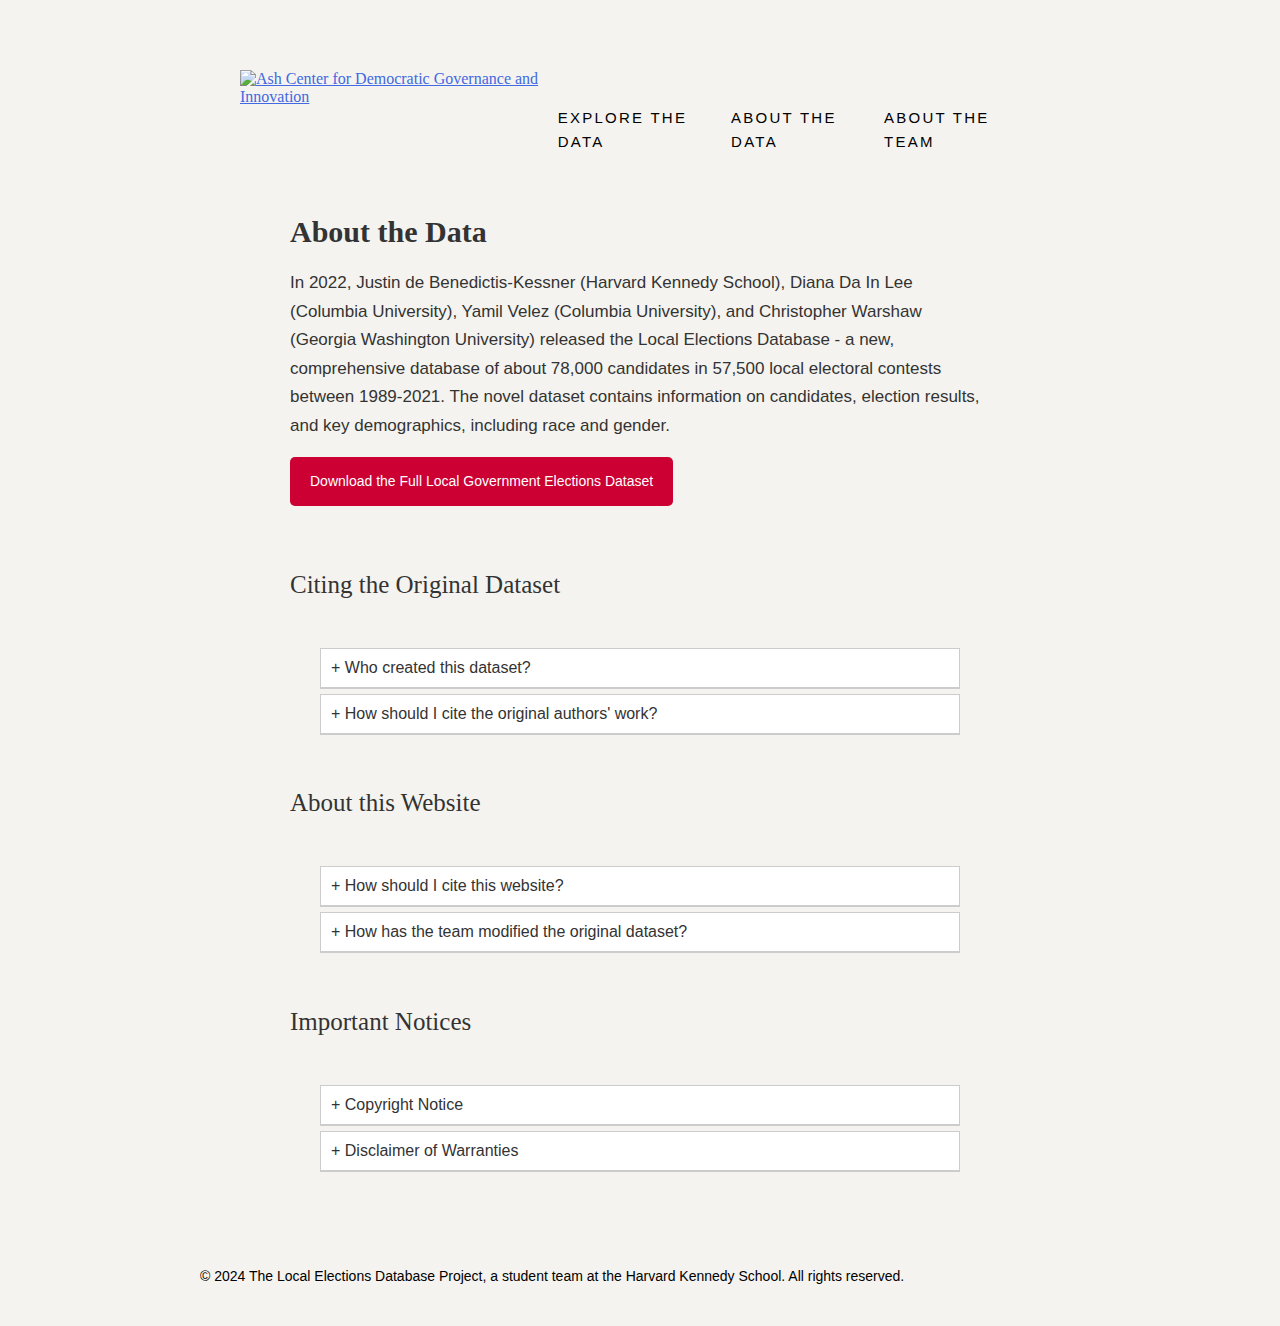
==== citation-page/index.html @ 75a2f8e1 "Merge pull request #91 from code4policy/Citation-copy" ====
<!DOCTYPE html>
<html lang="en">
<head>
    <title>The Local Elections Database Project</title>
    <link rel="stylesheet" href="../style.css">
    <link rel="stylesheet" href="https://use.typekit.net/qnf2gwf.css">
    <meta name="viewport" content="width=device-width, initial-scale=1.0">
</head>
<body>
    <div class="container">
        <header> 
    <nav>
<a href="../index.html" id="logo-link">
            <img src="https://code4policy.com/2024-b1-Local-Election-Database/HKSlogo_ash_cmyk.png" alt="Ash Center for Democratic Governance and Innovation" id="logo-image">
        </a>
        <ul class="nav-ul">
            <li class="av-li"><a class="nav-a" href="/2024-b1-Local-Election-Database/gender-web-page/index.html">Explore the Data</a>
                <ul class="sub-menu">
                            <li><a href="/2024-b1-Local-Election-Database/gender-web-page/index.html">BY GENDER</a></li>
                        </ul>
            <li class="av-li"><a class="nav-a" href="index.html">About the Data</a></li>
            <li class="av-li"><a class="nav-a" href="/2024-b1-Local-Election-Database/our-team/index.html">About the Team</a></li>
</ul>
  </nav>
</header>
        <div class="textcontainer">
            <h1>About the Data</h1>
        <p>In 2022, Justin de Benedictis-Kessner (Harvard Kennedy School), Diana Da In Lee (Columbia University), Yamil Velez (Columbia University), and Christopher Warshaw (Georgia Washington University) released the Local Elections Database - a new, comprehensive database of about 78,000 candidates in 57,500 local electoral contests between 1989-2021. The novel dataset contains information on candidates, election results, and key demographics, including race and gender.</p>
         <p><a href="https://osf.io/mv5e6/" class="blue-btn">Download the Full Local Government Elections Dataset</a></p><p><br></p>
        <h2>Citing the Original Dataset</h2>
        <div class="accordion-container">
            <div class="accordion">
                <div class="accordion-item">
                    <div class="accordion-header" data-title="Who created this dataset?">+ Who created this dataset?</div>
                    <div class="accordion-content">
                        <p>
                            <a href="https://scholar.harvard.edu/jdbk"> Justin de Benedictis-Kessner</a>, <a href="https://www.dianadainlee.com/">Diana Da In Lee</a>, <a href="https://polisci.columbia.edu/content/yamil-r-velez">Yamil Velez</a>, and <a href="http://www.chriswarshaw.com/">Christopher Warshaw</a> contributed equally to creating the American Local Government Elections Database. To access the original datasets, you can <a href="https://osf.io/mv5e6/"> visit the database page on the OSF</a>. 
                        </p>
                    </div>
                </div>
                <div class="accordion-item">
                    <div class="accordion-header" data-title="How should I cite the original authors' work?">+ How should I cite the original authors' work?</div>
                    <div class="accordion-content">
                        <p>You can cite the database as:</p><div id="textToCopy">
                        <p>de Benedictis-Kessner, J., Lee, D., Velez, Y. R., & Warshaw, C. (2023, May 16). American Local Government Elections Database. Retrieved from osf.io/mv5e6</p></div><button onclick="copyText()">Copy Text</button>
                        <p>You can cite the authors' working paper as:</p>
                        <div id="textToCopy"><p>
                            de Benedictis-Kessner, Justin, Diana Da In Lee, Yamil R. Velez, and Christopher Warshaw. "American Local Government Elections Database." HKS Faculty Research Working Paper Series RWP22-013, September 2022 (rev. June 2023).
                        </p><button onclick="copyText()">Copy Text</button></div>
                        <p>
                            <a href="https://nrs.harvard.edu/URN-3:HUL.INSTREPOS:37373139">Access the working paper</a>.
                        </p>
                    </div>
                </div>
            </div>
        </div>
        <h2>About this Website</h2>
        <div class="accordion-container">
            <div class="accordion">
                <div class="accordion-item">
                    <div class="accordion-header" data-title="How should I cite this website?">+ How should I cite this website?</div>
                    <div class="accordion-content">
                        <p>You can cite the website as:</p>
                        <div id="textToCopy"><p>
                            Ahmed, K, Grucza, S., Martinez, B., Nakamura, K. <em>The Local Election Databse Project.</em> (2024, Jan. 15). 
                        de Benedictis-Kessner, J., Lee, D., Velez, Y. R., & Warshaw, C. (2023, May 16). <em>https://code4policy.com/2024-b1-Local-Election-Database/index.html</em>.
                        </p></div><button onclick="copyText()">Copy Text</button>
                    </div>
                </div>
                <div class="accordion-item">
                    <div class="accordion-header" data-title="How has the team modified the original dataset?">+ How has the team modified the original dataset?</div>
                    <div class="accordion-content">
                        <p>The Local Elections Databse Project has not modified the dataset as of yet. All data reflect interim demonstrations of our visualizations' capabilities and all links are to the current dataset. However, we will update this section if and when we make modifications to the original dataset to meet our stakeholders' needs.</p>
                    </div>
                </div>
            </div>
        </div>
        <h2>Important Notices</h2>
        <div class="accordion-container">
            <div class="accordion">
            <div class="accordion-item">
                <div class="accordion-header" data-title="Copyright Notice">+ Copyright Notice</div>
                    <div class="accordion-content">
                        <p>
                            The dataset is a creative commons license under the CC-By Attribution 4.0 International Public License ("Public License"). For more information about the Public License agreement, <a href="https://osf.io/mv5e6/">visit the database to learn more</a>. You can learn more about the creative commons license here:                         
                            <a rel="license" href="http://creativecommons.org/licenses/by/4.0/"> 
                            <img alt="Creative Commons License" style="border-width:0; width: 50px; height: auto;" src="https://licensebuttons.net/l/by/4.0/88x31.png" />
                            </a>.
                        </p>
                        <p>
                            The dataset's web host is the <a href="https://www.cos.io/?_ga=2.262771918.373185215.1704814650-722281583.1704814650&_gl=1*ius9yx*_ga*NzIyMjgxNTgzLjE3MDQ4MTQ2NTA.*_ga_YE9BMGGWX8*MTcwNDg5ODkyMC41LjEuMTcwNDg5OTMzNC41Ni4wLjA.">Center for Open Science</a>. They have a copyright to the material on their website. Copyright &#169; 2011&ndash;2024 Center for Open Science. All rights reserved by the Center for Open Science.
                        </p>                            
                    </div>
                </div>
            </div>
            <div class="accordion-item">
                <div class="accordion-header" data-title="Data Disclaimer">+ Disclaimer of Warranties</div>
                <div class="accordion-content">
                    <p>
                        Unless otherwise separately undertaken by the Licensor, to the extent possible, the Licensor offers the Licensed Material as-is and as-available, and makes no representations or warranties of any kind concerning the Licensed Material, whether express, implied, statutory, or other. This includes, without limitation, warranties of title, merchantability, fitness for a particular purpose, non-infringement, absence of latent or other defects, accuracy, or the presence or absence of errors, whether or not known or discoverable. Where disclaimers of warranties are not allowed in full or in part, this disclaimer may not apply to you (the "user").
                    </p>
                    <p>
                        To the extent possible, in no event will the Licensor be liable to any user on any legal theory (including, without limitation, negligence) or otherwise for any direct, special, indirect, incidental, consequential, punitive, exemplary, or other losses, costs, expenses, or damages arising out of this Public License or use of the Licensed Material, even if the Licensor has been advised of the possibility of such losses, costs, expenses, or damages. Where a limitation of liability is not allowed in full or in part, this limitation may not apply to the user.
                    </p>
                    <p>
                        The disclaimer of warranties and limitation of liability provided above shall be interpreted in a manner that, to the extent possible, most closely approximates an absolute disclaimer and waiver of all liability.
                    </p>
                </div>
            </div>
        </div>
    </div>
</div>
<script src="../accordion_script.js"></script>
<script src="copyfunction.js"></script>
</div>
    </body>
    <footer>

        <p class="footer-style">&copy; 2024 The Local Elections Database Project, a student team at the Harvard Kennedy School. All rights reserved.</p>
    </footer>
</html>
---- style.css ----
/* Set body dimensions */

.container {
  max-width: 900px; /* Adjust the max-width according to your design */
  margin: 0 auto; /* Center the container horizontally */
  padding: 20px 20px 20px 20px; /* Optional padding for the container */
}

/* Customizing to width and padding of the main page (non-header) content */
.textcontainer,
.toggle-content {
  max-width: 700px; /* Adjust the max-width according to your design */
  margin: 0 auto; /* Center the container horizontally */
  padding: 0px 20px 20px 20px; /* Optional padding for the container */
}

main {
  width: 70%; /* Set the main content width to 60% of the container */
  margin: 0 auto; /* Center the main content horizontally */
}

body {
  margin: 0 auto;
  max-width: 900px;
  align-content: center;
  background-color: #F5F3EF;
  padding: 20px 20px 20px 20px;
}

/* Customizing Paragraph Text */
p {
  font-family: "halyard-display", sans-serif;
  font-weight: 300;
  font-style: normal;
  font-size: 17px; 
  color: #333; 
  line-height: 28.5px; 
}

b {
  font-family: "halyard-display", sans-serif;
  font-weight: 500;
  font-style: normal;
  font-size: 16px; 
  color: #333; 
  line-height: 1.5; 
}

i {
  font-family: "halyard-display", sans-serif;
  font-weight: 200;
  font-style: italic;
  font-size: 16px; 
  color: #333; 
  line-height: 1.5; 
}

em {
  font-family: "halyard-display", sans-serif;
  font-weight: 200;
  font-style: italic;
  font-size: 16px; 
  color: #333; 
  line-height: 1.5; 
}

ul {
  font-family: "halyard-display", sans-serif;
  font-weight: 300;
  font-style: normal;
  font-size: 16px; /* Change the font size */
  color: #333; /* Change the text color */
  line-height: 1.5; /* Adjust the line height */
}

ol {
  font-family: "halyard-display", sans-serif;
  font-weight: 300;
  font-style: normal;
  font-size: 16px; /* Change the font size */
  color: #333; /* Change the text color */
  line-height: 1.5; /* Adjust the line height */
}

a {
  color: royalblue;
}

h1 {
  font-family: "superior-title", serif;
  font-weight: 700;
  font-style: normal;
  font-size: 30px; /* Change the font size */
  color: #333; /* Change the text color */
  margin-top: 0.5em; /* Adjust the space above the text */
}

h2 {
  font-family: "superior-title", serif;
  font-weight: 500;
  font-style: normal;
  font-size: 25px; /* Change the font size */
  color: #333; /* Change the text color */
  line-height: 1; /* Adjust the line height */

}

h3 {
font-family: "halyard-display", sans-serif;
font-weight: 200;
font-style: normal;
font-size: 20px; /* Change the font size */
}

h4 {font-family: "superior-title", serif;
  font-weight: 700;
  font-style: normal;
  font-size: 20px; /* Change the font size */
  color: #333; /* Change the text color */
  line-height: 1; /* Adjust the line height */
}

h5 {
  font-size: 20px; /* Change the font size */
  color: #333; /* Change the text color */
  line-height: 1; /* Adjust the line height */
}

.pronunciation {
  font-family: "superior-title", serif;
  font-weight: 400;
  font-style: normal;
  font-size: 16px; /* Change the font size */
  color: #666666; /* Change the text color */
  line-height: 1; /* Adjust the line height */
}

/* footer styling */
footer {
    background-color: #F5F3EF; /* Set your desired background color */
    padding: 5px 10px 5px 10px;
}

.footer-style {
  font-family: "halyard-display", sans-serif;
  font-weight: 300;
  font-style: normal;
  font-size: 14px; /* Change the font size */
  color: #000000; /* Change the text color */
  line-height: 1.5; /* Adjust the line height */
}

/* heading styling */
header {
    margin: 0 auto;
    max-width: 900px;
    align-content: center;
    background-color: #F5F3EF; /* Set your desired background color */
    padding: 10px 10px 0px 10px;
}

#logo-link {
    display: inline-block;
}

#logo-image {
    display: flex;
    height: 80px; /* Adjust the height of your logo as needed */
    width: auto; /* Maintain the aspect ratio while adjusting the height */
    padding-bottom: 30px;
}

/* styles for hover button */
.blue-btn {
            font-family: "halyard-display", sans-serif;
            font-weight: 500;
            font-style: normal;
            font-size: 14px;
            padding: 10px 20px;
            text-decoration: none;
            background-color: #CC0033;
            color: #fff;
            border-radius: 5px;
            display: inline-block;
            transition: background-color 0.3s;
        }

        .blue-btn:hover {
            background-color: #0A0A0A;
        }

.small-btn {
            font-family: "halyard-display", sans-serif;
            font-weight: 500;
            font-style: normal;
            font-size: 12px;
            padding: 10px 20px;
            text-decoration: none;
            background-color: #CC0033;
            color: #fff;
            border-radius: 5px;
            display: inline-block;
            transition: background-color 0.3s;
        }

        .small-btn:hover {
            background-color: #0A0A0A;
        }

/* Styling for Accordion Feature */
.accordion-container {
  padding: 30px 30px 30px 30px;
  background-color: #F5F3EF; /* Gray background color */
}

.accordion {
  display: flex;
  flex-direction: column;
  max-width: 1000px;
}

.accordion-item {
  border: 1px solid #ccc;
  margin-bottom: 5px;
}

.accordion-header {
  display: flex;
  justify-content: space-between;
  align-items: center;
  padding: 10px;
  cursor: pointer;
  background-color: #fff; /* Header background color */
  border-bottom: 1px solid #ccc;
  font-family: "halyard-display", sans-serif;
  font-weight: 300;
  font-size: 16px; /* Change the font size */
  color: #333; /* Change the text color */
}

.accordion-content {
  display: none;
  padding: 10px;
  transition: display 0.3s ease-out;
  font-family: "halyard-display", sans-serif;
  font-weight: 300;
  font-size: 16px; /* Change the font size */
  color: #333; /* Change the text color */
}

.accordion-header.open {
  background-color: #fff;
  font-family: "halyard-display", sans-serif;
  font-weight: 300;
  font-size: 16px; /* Change the font size */
  color: #333; /* Change the text color */
}

/* Styling for Headshot Image Feature */
.head-img {
  width: 200px;
  height: 200px;
  object-fit: cover; /* or any other value based on your design preference */
  margin-right: 20px;
  float: left; /* Add float: left; for the image positioning */
}

/* Container for each team member's section */
.team-member {
  display: flex;
  align-items: flex-start; /* Align items at the start (top) of the flex container */
  margin-bottom: 30px; /* Add some margin between team members */
}

/* Clear the float after each team member's section */
.team-member::after {
  content: "";
  display: table;
  clear: both;
}

/* Style for the tooltip */
.tooltip {
  position: absolute;
  text-align: center;
  padding: 6px;
  font: 20px sans-serif;
  background: lightsteelblue; /* Keeping the background the same */
  border: 0px;
  border-radius: 8px;
  pointer-events: none;
  opacity: 1; /* Fully opaque */
}

/*Simple Menu*/

/* NAVIGATION */

nav {
  display: flex;
  background-color:#F5F3EF;
  border: #F5F3EF;
  justify-content: space-between; /* Aligns items to the start and end of the flex container */
  align-items: center; /* Vertically centers items in the flex container */
  padding: 20px 20px 20px 20px; /* Add padding for spacing */
}

#logo-link {
  margin-right: auto; /* Push the logo to the left by setting margin-right to auto */
}
.nav-ul { 
  margin: 10px auto 0;  /* Adjust the top margin to reduce space */
  padding: 0; 
  list-style: none; 
  display: flex; /* Change to flex to create a horizontal layout */
  justify-content: flex-end; /* Center the items horizontally */
}

.nav-li { 
  font-family: "halyard-display", sans-serif;
  font-weight: 200;
  font-style: normal;
  font-size: 15px; /* Change the font size */
  position: relative; 
  padding: 15px 20px;
  margin-right: 20px;
}

.nav-a {
  color: black;
  text-transform: uppercase;
  text-decoration: none;
  letter-spacing: 0.15em;
  font-family: "halyard-display", sans-serif;
  font-weight: 200;
  font-style: normal;
  font-size: 15px; /* Change the font size */
  position: relative;
  margin-right: 20px;
}

.nav-a:after {    
  background: #fff repeat scroll 0 0 transparent;
  bottom: 0;
  content: "";
  display: block;
  height: 2px;
  left: 50%;
  position: absolute;
  background: black;
  transition: width 0.3s ease 0s, left 0.3s ease 0s;
  width: 0;
}

.nav-a:hover:after { 
  width: 100%; 
  left: 0; 
}

.content-wrapper {
    display: flex;
    max-width: 700px; /* Adjust the max-width according to your design */
    margin: 0 auto; /* Center the container horizontally */
    padding: 0px 20px 20px 20px; /* Optional padding for the container */
    flex-direction: column;
    align-items: center;
    justify-content: center;
    text-align: left; /* For centering any text content */
    margin: 0 auto;
}

/* Styling for the sub-menu */
.nav-ul li {
  position: relative;
}

.sub-menu {
  display: none;
  position: absolute;
  top: 100%;
  left: 0;
  background-color: #F5F3EF;
  box-shadow: 0 2px 4px rgba(0, 0, 0, 0.1);
  list-style: none; /* Remove default list styling */
  padding: 0;
  margin: 0;
  width: 100%; /* Set the width to match the menu item */
}

.nav-ul li:hover .sub-menu {
  display: block;
}

.sub-menu li {
  padding: 10px;
}

.sub-menu li a {
  color: black; /* Match the main menu text color */
  text-decoration: none;
  font-size: 15px; /* Match the main menu font size */
  font-family: "halyard-display", sans-serif; /* Match the main menu font family */
  font-weight: 200; /* Match the main menu font weight */
  font-style: normal; /* Match the main menu font style */
  display: block; /* Ensure sub-menu items are displayed as blocks */
  text-align: center; /* Center the text */
}

.sub-menu li a:hover {
  color: #CC0033;
}


#map_chi {
    position: relative; /* This makes it a reference for absolute children positioning */
}

#map_score {
    position: relative; /* This makes it a reference for absolute children positioning */
}


/* Style for the tooltip */
.tooltip_score, .tooltip_chi {
    position: absolute;
    text-align: center;
    padding: 6px;
    font: 20px normal;
    background: lightsteelblue; 
    border: 0px;
    border-radius: 3px;
    pointer-events: none;
    opacity: 1; 
}

#map-legend_score, #map-legend_chi {
    position: absolute;
    top: 15px;  /* Adjust as needed */
    right: 15px; /* Adjust as needed, or change to left if you prefer */
    z-index: 10; /* Higher than the map's z-index */
    pointer-events: none; /* Makes it non-interactive so map can be interacted with */
}

/* Ensure the text and rects inside the legend are interactive for mouse events */
#map-legend_score text,
#map-legend_score rect {
    pointer-events: all;
}

/* Ensure the text and rects inside the legend are interactive for mouse events */
#map-legend_chi text,
#map-legend_chi rect {
    pointer-events: all;
}

/* Creating an option for a thin border feature box*/
.thin-box {
  --border-color: #CC0033; 
  border: 1px solid var(--border-color);
  padding: 40px;
  display: inline-block;
}

/* Style for the dropdown */
.content-wrapper select {
    padding: 10px;
    font-size: 16px;
}

/* Style for the copy button */
.content-wrapper button {
    margin-top: 10px; /* Adjust as needed for spacing */
    padding: 10px;
    font-size: 16px;
    cursor: pointer;
}

table {
    width: 100%;
    border-collapse: collapse;
}
th, td {
    border: 1px solid black;
    padding: 8px;
    text-align: left;
}
th {
    background-color: #f2f2f2;
}
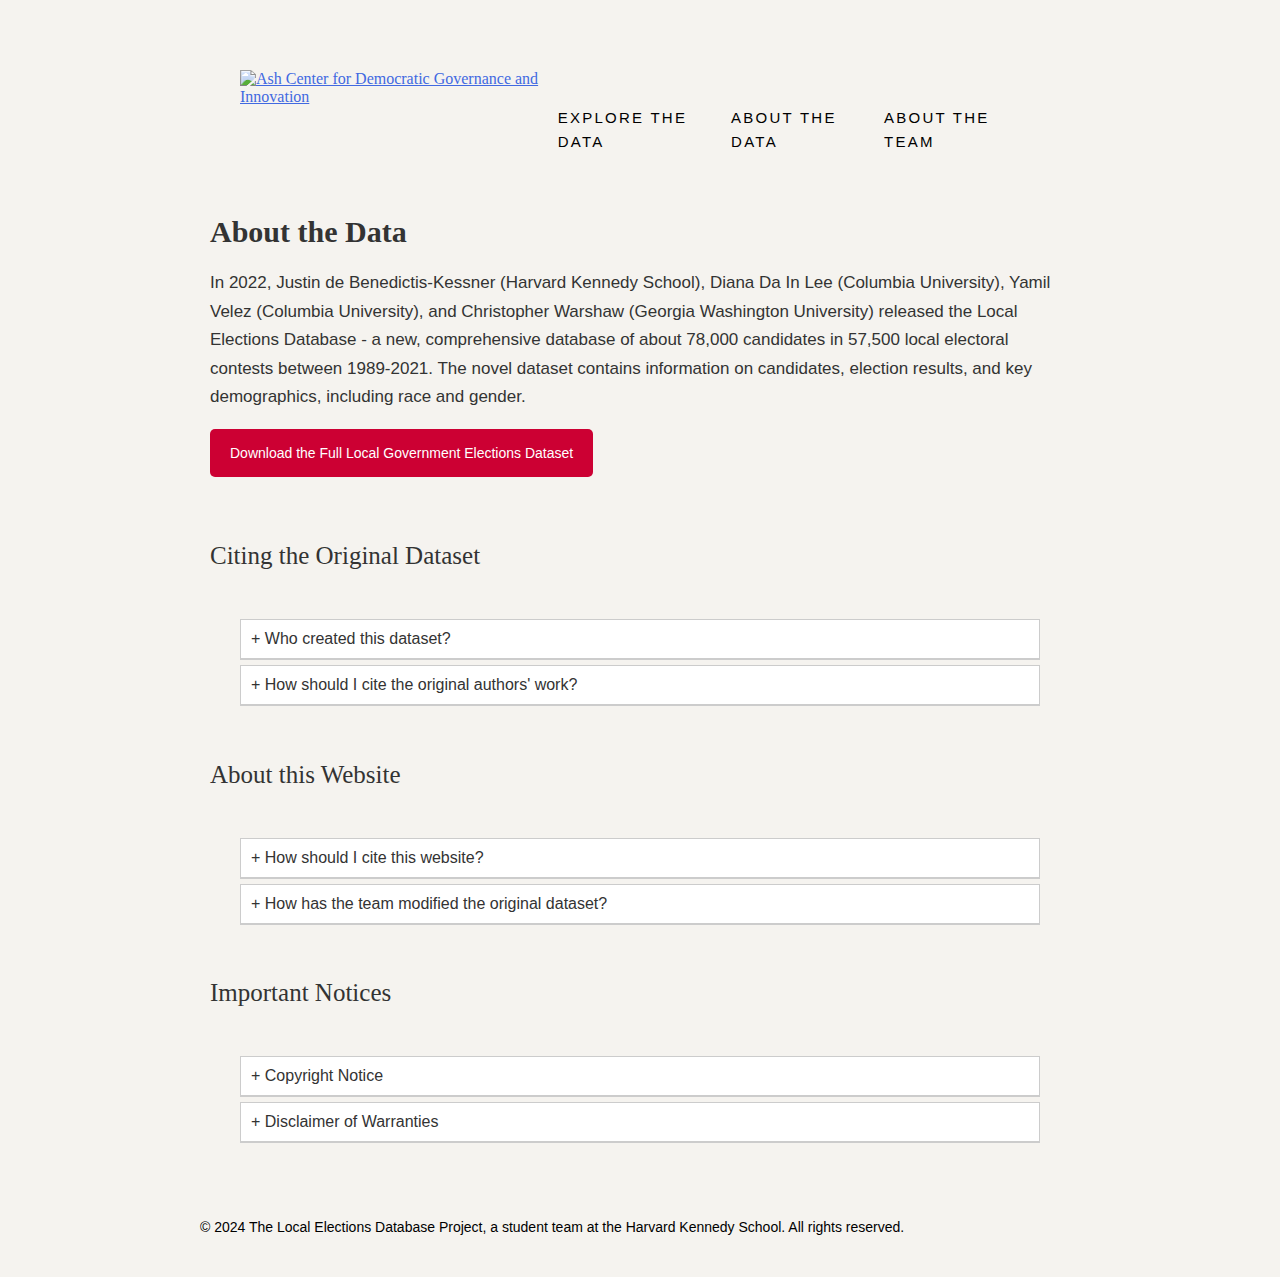
==== commit 47754b62: "Updated the explanation on the Readme and the citation page to include the chi-sqaure test" ====
--- a/citation-page/index.html
+++ b/citation-page/index.html
@@ -1,14 +1,14 @@
 <!DOCTYPE html>
 <html lang="en">
+<html>
 <head>
     <title>The Local Elections Database Project</title>
     <link rel="stylesheet" href="../style.css">
     <link rel="stylesheet" href="https://use.typekit.net/qnf2gwf.css">
     <meta name="viewport" content="width=device-width, initial-scale=1.0">
 </head>
-<body>
     <div class="container">
-        <header> 
+    <header> 
     <nav>
 <a href="../index.html" id="logo-link">
             <img src="https://code4policy.com/2024-b1-Local-Election-Database/HKSlogo_ash_cmyk.png" alt="Ash Center for Democratic Governance and Innovation" id="logo-image">
@@ -23,8 +23,8 @@
 </ul>
   </nav>
 </header>
-        <div class="textcontainer">
-            <h1>About the Data</h1>
+    <body>
+        <h1>About the Data</h1>
         <p>In 2022, Justin de Benedictis-Kessner (Harvard Kennedy School), Diana Da In Lee (Columbia University), Yamil Velez (Columbia University), and Christopher Warshaw (Georgia Washington University) released the Local Elections Database - a new, comprehensive database of about 78,000 candidates in 57,500 local electoral contests between 1989-2021. The novel dataset contains information on candidates, election results, and key demographics, including race and gender.</p>
          <p><a href="https://osf.io/mv5e6/" class="blue-btn">Download the Full Local Government Elections Dataset</a></p><p><br></p>
         <h2>Citing the Original Dataset</h2>
@@ -41,12 +41,12 @@
                 <div class="accordion-item">
                     <div class="accordion-header" data-title="How should I cite the original authors' work?">+ How should I cite the original authors' work?</div>
                     <div class="accordion-content">
-                        <p>You can cite the database as:</p><div id="textToCopy">
-                        <p>de Benedictis-Kessner, J., Lee, D., Velez, Y. R., & Warshaw, C. (2023, May 16). American Local Government Elections Database. Retrieved from osf.io/mv5e6</p></div><button onclick="copyText()">Copy Text</button>
+                        <p>You can cite the database as:</p>
+                        <p>de Benedictis-Kessner, J., Lee, D., Velez, Y. R., & Warshaw, C. (2023, May 16). American Local Government Elections Database. Retrieved from osf.io/mv5e6</p>
                         <p>You can cite the authors' working paper as:</p>
-                        <div id="textToCopy"><p>
+                        <p>
                             de Benedictis-Kessner, Justin, Diana Da In Lee, Yamil R. Velez, and Christopher Warshaw. "American Local Government Elections Database." HKS Faculty Research Working Paper Series RWP22-013, September 2022 (rev. June 2023).
-                        </p><button onclick="copyText()">Copy Text</button></div>
+                        </p>
                         <p>
                             <a href="https://nrs.harvard.edu/URN-3:HUL.INSTREPOS:37373139">Access the working paper</a>.
                         </p>
@@ -61,16 +61,35 @@
                     <div class="accordion-header" data-title="How should I cite this website?">+ How should I cite this website?</div>
                     <div class="accordion-content">
                         <p>You can cite the website as:</p>
-                        <div id="textToCopy"><p>
+                        <p>
                             Ahmed, K, Grucza, S., Martinez, B., Nakamura, K. <em>The Local Election Databse Project.</em> (2024, Jan. 15). 
-                        de Benedictis-Kessner, J., Lee, D., Velez, Y. R., & Warshaw, C. (2023, May 16). <em>https://code4policy.com/2024-b1-Local-Election-Database/index.html</em>.
-                        </p></div><button onclick="copyText()">Copy Text</button>
+                        de Benedictis-Kessner, J., Lee, D., Velez, Y. R., & Warshaw, C. (2023, May 16). <em>Link to the website will go here</em>.
+                        </p>
                     </div>
                 </div>
                 <div class="accordion-item">
                     <div class="accordion-header" data-title="How has the team modified the original dataset?">+ How has the team modified the original dataset?</div>
                     <div class="accordion-content">
-                        <p>The Local Elections Databse Project has not modified the dataset as of yet. All data reflect interim demonstrations of our visualizations' capabilities and all links are to the current dataset. However, we will update this section if and when we make modifications to the original dataset to meet our stakeholders' needs.</p>
+                        <p>
+                            The maps that display representation on a 10-point scale (e.g. "Heading of Scoring Map on gender-web-page") are for activists and organization leaders that would like a ready-made heuristic for governmental entities that represent social groups like women less than their share of the population. 
+                        </p>
+                        <p>
+                            We downloaded the file ledb_candidadatelevel.csv <a href="https://osf.io/mv5e6/">from the original dataset</a> and rn a program to create a dataframe of aggregated elections by county with the number of men and women who ran for office, the number that won, and the total number of seats available. 
+                        </p>
+                        <p>
+                            Additionally, we merged the data with counties_constituency_data1.csv, a file with data on the proportion of women per county in the <a href="https://osf.io/mv5e6/">American Local Government Election Database</a>, and it is also available for download <a href="https://github.com/code4policy/2024-b1-Local-Election-Database">from our project repository</a>.
+                        </p>
+                        <p>
+                            Finally, the program also creates a representation variable that is the number of female winners over the percent of women in the population. We transformed this value into a representation score by multiplying each value (which was in the range {0,2}) by 5. 
+                        </p>
+                        <p>
+                            We also displayed representation as a statistical value using the Chi-square statistical test. The Chi-square test helps researchers identify outlier counties with statistically-anomalous levels of representation.
+                        </p>
+                        <p>
+                            We modified ledb_candidatelevel.csv again to create a modified dataset with fips codes, year of election, and the estimated gender value, value or female, of the elected representatives.
+                        </p>
+                            Then, we ran the program gender-count-chisquare-with-female-representation-score.py to apply the Chi-Sqaure Goodness of Fit Test for each row of data. These results populate a file called chi_square_results_with_female_representation_score_by_fips.csv. This file is also within the <a href="https://github.com/code4policy/2024-b1-Local-Election-Database">"Gender Web Page"</a> folder in the repository.
+                        </p>
                     </div>
                 </div>
             </div>
@@ -111,8 +130,6 @@
     </div>
 </div>
 <script src="../accordion_script.js"></script>
-<script src="copyfunction.js"></script>
-</div>
     </body>
     <footer>
 
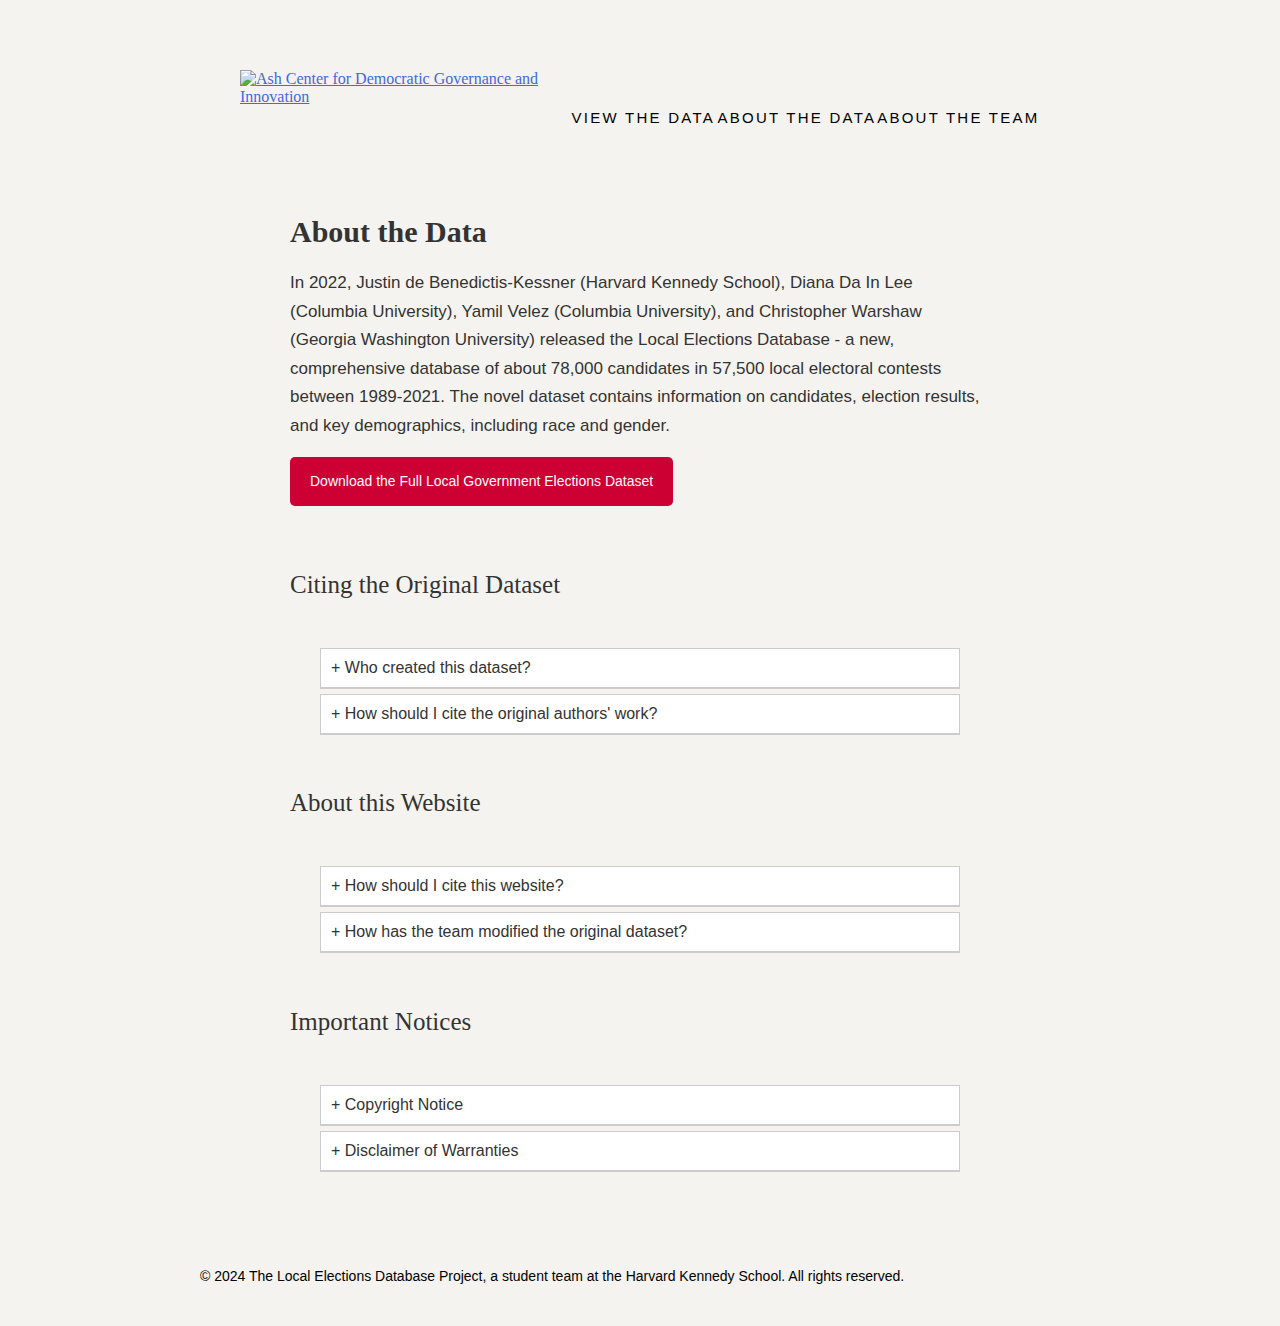
==== commit 9ecd3bc4: "Added new menu items to every page" ====
--- a/citation-page/index.html
+++ b/citation-page/index.html
@@ -1,30 +1,34 @@
 <!DOCTYPE html>
 <html lang="en">
-<html>
 <head>
     <title>The Local Elections Database Project</title>
     <link rel="stylesheet" href="../style.css">
     <link rel="stylesheet" href="https://use.typekit.net/qnf2gwf.css">
     <meta name="viewport" content="width=device-width, initial-scale=1.0">
 </head>
+<body>
     <div class="container">
-    <header> 
+        <header> 
     <nav>
 <a href="../index.html" id="logo-link">
             <img src="https://code4policy.com/2024-b1-Local-Election-Database/HKSlogo_ash_cmyk.png" alt="Ash Center for Democratic Governance and Innovation" id="logo-image">
         </a>
         <ul class="nav-ul">
-            <li class="av-li"><a class="nav-a" href="/2024-b1-Local-Election-Database/gender-web-page/index.html">Explore the Data</a>
-                <ul class="sub-menu">
-                            <li><a href="/2024-b1-Local-Election-Database/gender-web-page/index.html">BY GENDER</a></li>
+             <li class="av-li"><a class="nav-a" href="/2024-b1-Local-Election-Database/Explore-data-web-page/index.html">View the Data</a><ul class="sub-menu">
+                            <li>
+            <a href="/2024-b1-Local-Election-Database/gender-web-page/index.html">BY GENDER - COUNTY EXEC</a>
+        </li>
+        <li>
+            <a href="/2024-b1-Local-Election-Database/gender-web-page-county-leg/index.html">BY GENDER - COUNTY LEGISLATURE</a>
+        </li>
                         </ul>
             <li class="av-li"><a class="nav-a" href="index.html">About the Data</a></li>
             <li class="av-li"><a class="nav-a" href="/2024-b1-Local-Election-Database/our-team/index.html">About the Team</a></li>
 </ul>
   </nav>
 </header>
-    <body>
-        <h1>About the Data</h1>
+        <div class="textcontainer">
+            <h1>About the Data</h1>
         <p>In 2022, Justin de Benedictis-Kessner (Harvard Kennedy School), Diana Da In Lee (Columbia University), Yamil Velez (Columbia University), and Christopher Warshaw (Georgia Washington University) released the Local Elections Database - a new, comprehensive database of about 78,000 candidates in 57,500 local electoral contests between 1989-2021. The novel dataset contains information on candidates, election results, and key demographics, including race and gender.</p>
          <p><a href="https://osf.io/mv5e6/" class="blue-btn">Download the Full Local Government Elections Dataset</a></p><p><br></p>
         <h2>Citing the Original Dataset</h2>
@@ -41,12 +45,12 @@
                 <div class="accordion-item">
                     <div class="accordion-header" data-title="How should I cite the original authors' work?">+ How should I cite the original authors' work?</div>
                     <div class="accordion-content">
-                        <p>You can cite the database as:</p>
-                        <p>de Benedictis-Kessner, J., Lee, D., Velez, Y. R., & Warshaw, C. (2023, May 16). American Local Government Elections Database. Retrieved from osf.io/mv5e6</p>
+                        <p>You can cite the database as:</p><div id="textToCopy">
+                        <p>de Benedictis-Kessner, J., Lee, D., Velez, Y. R., & Warshaw, C. (2023, May 16). American Local Government Elections Database. Retrieved from osf.io/mv5e6</p></div><button onclick="copyText()">Copy Text</button>
                         <p>You can cite the authors' working paper as:</p>
-                        <p>
+                        <div id="textToCopy"><p>
                             de Benedictis-Kessner, Justin, Diana Da In Lee, Yamil R. Velez, and Christopher Warshaw. "American Local Government Elections Database." HKS Faculty Research Working Paper Series RWP22-013, September 2022 (rev. June 2023).
-                        </p>
+                        </p><button onclick="copyText()">Copy Text</button></div>
                         <p>
                             <a href="https://nrs.harvard.edu/URN-3:HUL.INSTREPOS:37373139">Access the working paper</a>.
                         </p>
@@ -61,10 +65,10 @@
                     <div class="accordion-header" data-title="How should I cite this website?">+ How should I cite this website?</div>
                     <div class="accordion-content">
                         <p>You can cite the website as:</p>
-                        <p>
+                        <div id="textToCopy"><p>
                             Ahmed, K, Grucza, S., Martinez, B., Nakamura, K. <em>The Local Election Databse Project.</em> (2024, Jan. 15). 
-                        de Benedictis-Kessner, J., Lee, D., Velez, Y. R., & Warshaw, C. (2023, May 16). <em>Link to the website will go here</em>.
-                        </p>
+                        de Benedictis-Kessner, J., Lee, D., Velez, Y. R., & Warshaw, C. (2023, May 16). <em>https://code4policy.com/2024-b1-Local-Election-Database/index.html</em>.
+                        </p></div><button onclick="copyText()">Copy Text</button>
                     </div>
                 </div>
                 <div class="accordion-item">
@@ -130,6 +134,8 @@
     </div>
 </div>
 <script src="../accordion_script.js"></script>
+<script src="copyfunction.js"></script>
+</div>
     </body>
     <footer>
 
--- a/style.css
+++ b/style.css
@@ -68,7 +68,7 @@
   font-family: "halyard-display", sans-serif;
   font-weight: 300;
   font-style: normal;
-  font-size: 16px; /* Change the font size */
+  font-size: 17px; /* Change the font size */
   color: #333; /* Change the text color */
   line-height: 1.5; /* Adjust the line height */
 }
@@ -77,7 +77,7 @@
   font-family: "halyard-display", sans-serif;
   font-weight: 300;
   font-style: normal;
-  font-size: 16px; /* Change the font size */
+  font-size: 17px; /* Change the font size */
   color: #333; /* Change the text color */
   line-height: 1.5; /* Adjust the line height */
 }
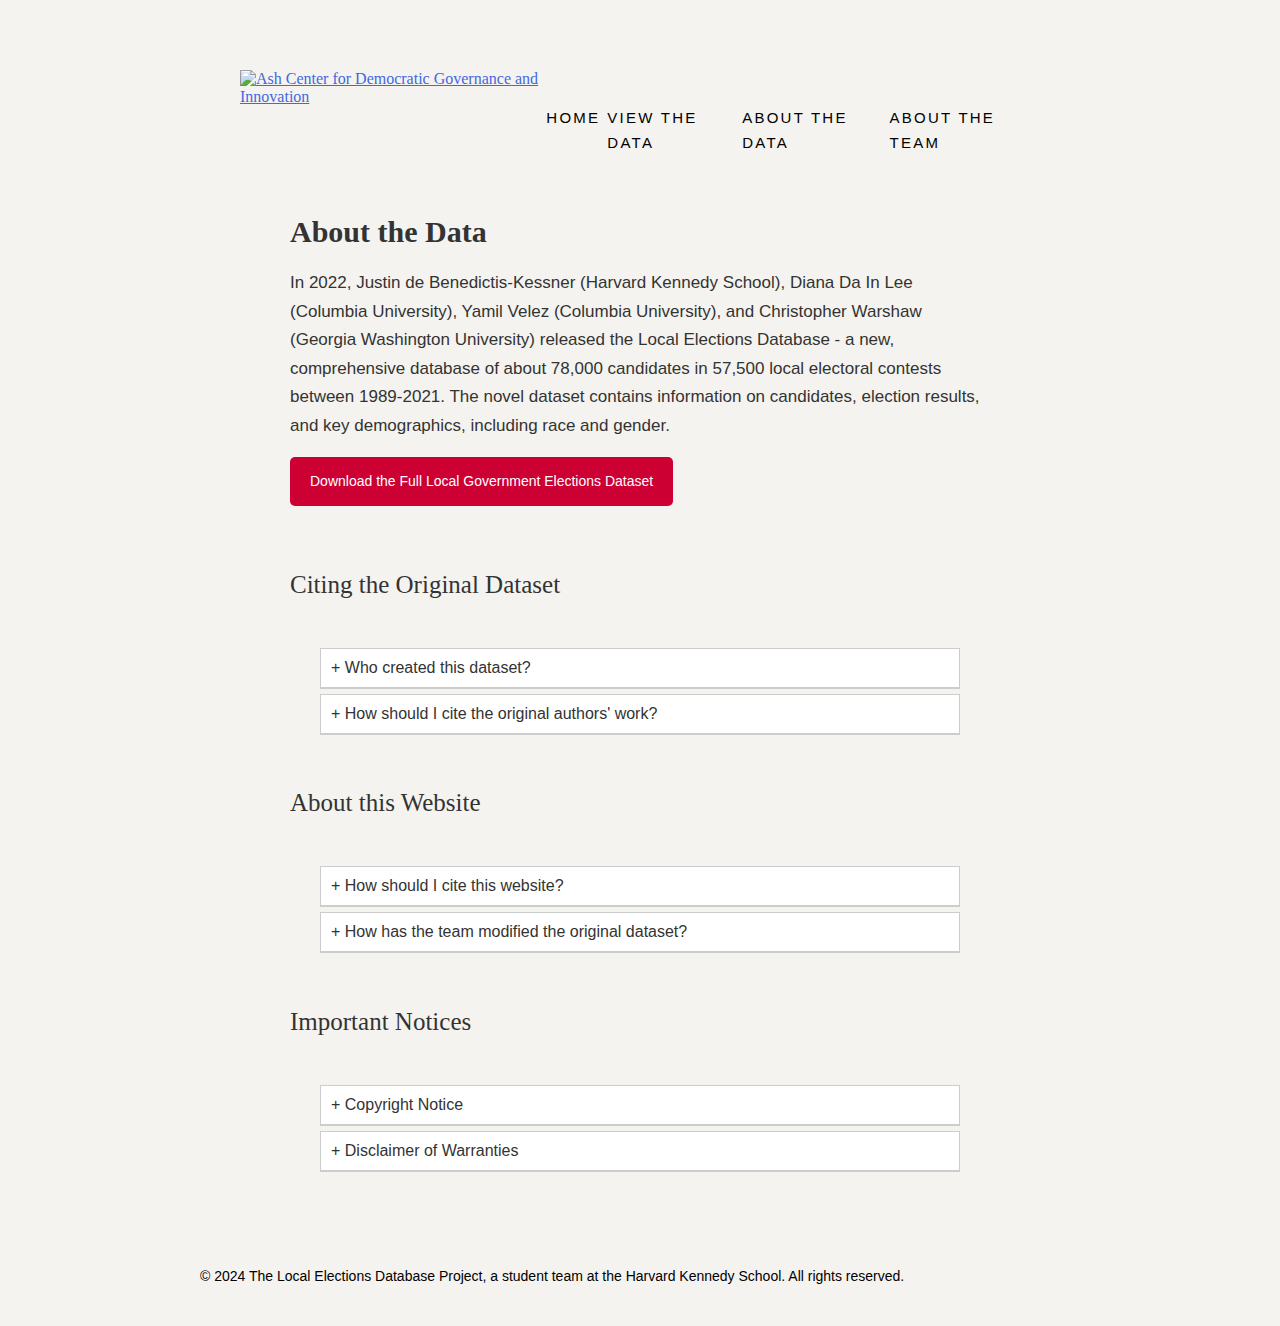
==== commit e31e87a7: "added a home button in each page to take visitors to the landing page. Fixed some name pronunciation" ====
--- a/citation-page/index.html
+++ b/citation-page/index.html
@@ -14,6 +14,7 @@
             <img src="https://code4policy.com/2024-b1-Local-Election-Database/HKSlogo_ash_cmyk.png" alt="Ash Center for Democratic Governance and Innovation" id="logo-image">
         </a>
         <ul class="nav-ul">
+             <li class="av-li"><a class="nav-a" href="../index.html">Home</a></li> <!-- Added Home Menu Item -->
              <li class="av-li"><a class="nav-a" href="/2024-b1-Local-Election-Database/Explore-data-web-page/index.html">View the Data</a><ul class="sub-menu">
                             <li>
             <a href="/2024-b1-Local-Election-Database/gender-web-page/index.html">BY GENDER - COUNTY EXEC</a>
@@ -91,7 +92,7 @@
                         </p>
                         <p>
                             We modified ledb_candidatelevel.csv again to create a modified dataset with fips codes, year of election, and the estimated gender value, value or female, of the elected representatives.
-                        </p>
+                        </p><p>
                             Then, we ran the program gender-count-chisquare-with-female-representation-score.py to apply the Chi-Sqaure Goodness of Fit Test for each row of data. These results populate a file called chi_square_results_with_female_representation_score_by_fips.csv. This file is also within the <a href="https://github.com/code4policy/2024-b1-Local-Election-Database">"Gender Web Page"</a> folder in the repository.
                         </p>
                     </div>
@@ -107,7 +108,7 @@
                         <p>
                             The dataset is a creative commons license under the CC-By Attribution 4.0 International Public License ("Public License"). For more information about the Public License agreement, <a href="https://osf.io/mv5e6/">visit the database to learn more</a>. You can learn more about the creative commons license here:                         
                             <a rel="license" href="http://creativecommons.org/licenses/by/4.0/"> 
-                            <img alt="Creative Commons License" style="border-width:0; width: 50px; height: auto;" src="https://licensebuttons.net/l/by/4.0/88x31.png" />
+                            <img alt="Creative Commons License" style="border-width:0; width: 50px; height: auto;" src="https://licensebuttons.net/l/by/4.0/88x31.png">
                             </a>.
                         </p>
                         <p>
@@ -135,7 +136,6 @@
 </div>
 <script src="../accordion_script.js"></script>
 <script src="copyfunction.js"></script>
-</div>
     </body>
     <footer>
 
--- a/style.css
+++ b/style.css
@@ -411,17 +411,13 @@
 }
 
 
-#map_chi {
+#map_chi, #map_score, #map_chi_legislature, #map_score_legislature {
     position: relative; /* This makes it a reference for absolute children positioning */
 }
 
-#map_score {
-    position: relative; /* This makes it a reference for absolute children positioning */
-}
-
 
 /* Style for the tooltip */
-.tooltip_score, .tooltip_chi {
+.tooltip_score, .tooltip_chi, .tooltip_score_legislature, .tooltip_chi_legislature {
     position: absolute;
     text-align: center;
     padding: 6px;
@@ -433,7 +429,7 @@
     opacity: 1; 
 }
 
-#map-legend_score, #map-legend_chi {
+#map-legend_score, #map-legend_chi, #map-legend_score_legislature, #map-legend_chi_legislature {
     position: absolute;
     top: 15px;  /* Adjust as needed */
     right: 15px; /* Adjust as needed, or change to left if you prefer */
@@ -444,6 +440,24 @@
 /* Ensure the text and rects inside the legend are interactive for mouse events */
 #map-legend_score text,
 #map-legend_score rect {
+    pointer-events: all;
+}
+
+/* Ensure the text and rects inside the legend are interactive for mouse events */
+#map-legend_chi text,
+#map-legend_chi rect {
+    pointer-events: all;
+}
+
+/* Ensure the text and rects inside the legend are interactive for mouse events */
+#map-legend_score_legislature text,
+#map-legend_score_legislature rect {
+    pointer-events: all;
+}
+
+/* Ensure the text and rects inside the legend are interactive for mouse events */
+#map-legend_chi_legislature text,
+#map-legend_chi_legislature rect {
     pointer-events: all;
 }
 
@@ -475,6 +489,27 @@
     cursor: pointer;
 }
 
+/* Style for the stat feature */
+    .stat-container {
+      display: flex;
+      justify-content: space-between;
+      text-align: center;
+    }
+
+    .stat {
+      width: 30%; /* Adjust the width as needed */
+      border: 1px solid #ccc;
+      padding: 10px;
+      margin: 5px;
+      box-sizing: border-box;
+    }
+
+    .big-first-word {
+      font-size: 1.5em; /* Adjust the font size as needed */
+      line-height: 1.2; /* Adjust the line height as needed */
+    }
+
+/* Style for the table feature */
 table {
     width: 100%;
     border-collapse: collapse;
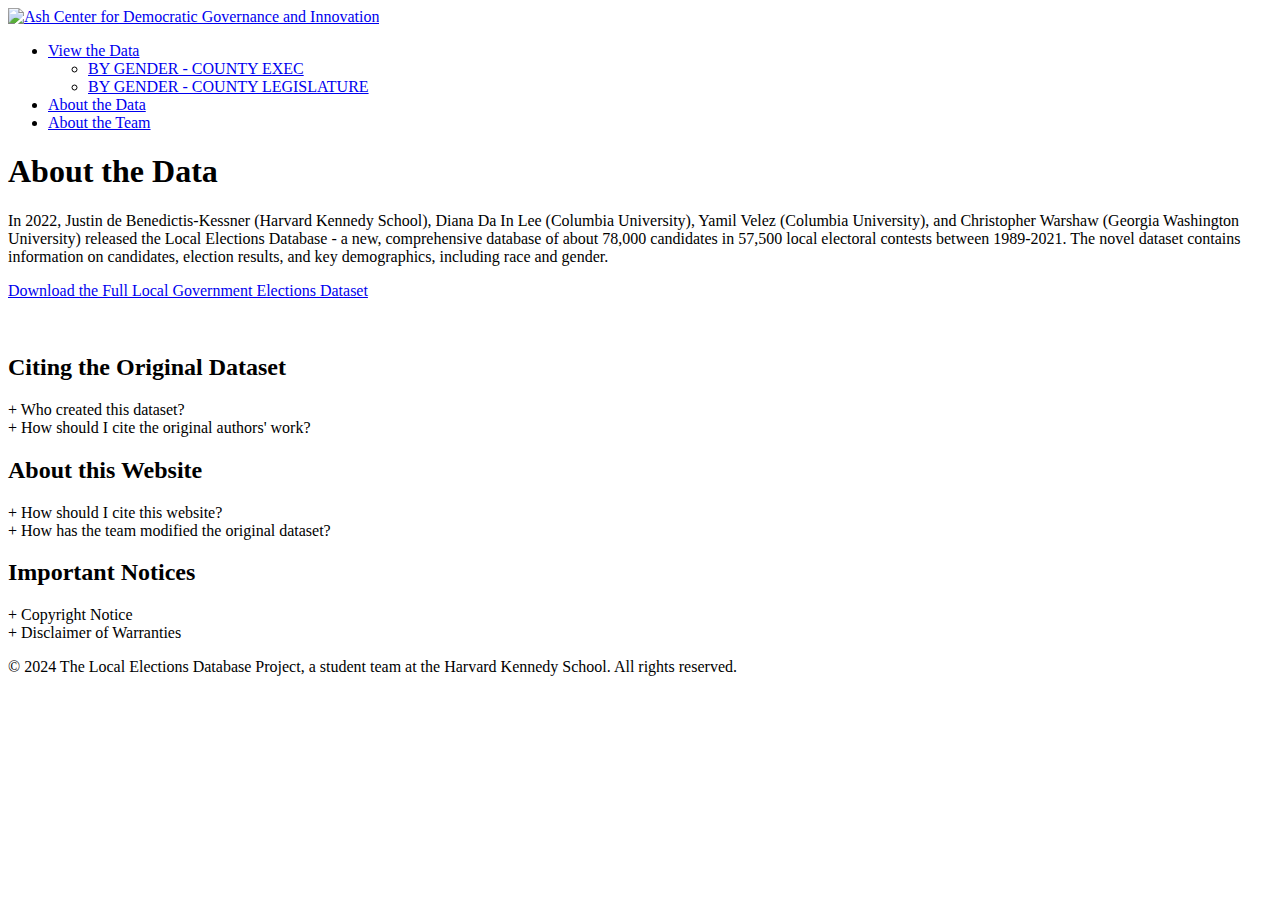
==== commit 8f272b9c: "Reorganized data and python into one folder" ====
--- a/citation-page/index.html
+++ b/citation-page/index.html
@@ -2,7 +2,7 @@
 <html lang="en">
 <head>
     <title>The Local Elections Database Project</title>
-    <link rel="stylesheet" href="../style.css">
+    <link rel="stylesheet" href="styles/style.css">
     <link rel="stylesheet" href="https://use.typekit.net/qnf2gwf.css">
     <meta name="viewport" content="width=device-width, initial-scale=1.0">
 </head>
@@ -14,7 +14,6 @@
             <img src="https://code4policy.com/2024-b1-Local-Election-Database/HKSlogo_ash_cmyk.png" alt="Ash Center for Democratic Governance and Innovation" id="logo-image">
         </a>
         <ul class="nav-ul">
-             <li class="av-li"><a class="nav-a" href="../index.html">Home</a></li> <!-- Added Home Menu Item -->
              <li class="av-li"><a class="nav-a" href="/2024-b1-Local-Election-Database/Explore-data-web-page/index.html">View the Data</a><ul class="sub-menu">
                             <li>
             <a href="/2024-b1-Local-Election-Database/gender-web-page/index.html">BY GENDER - COUNTY EXEC</a>
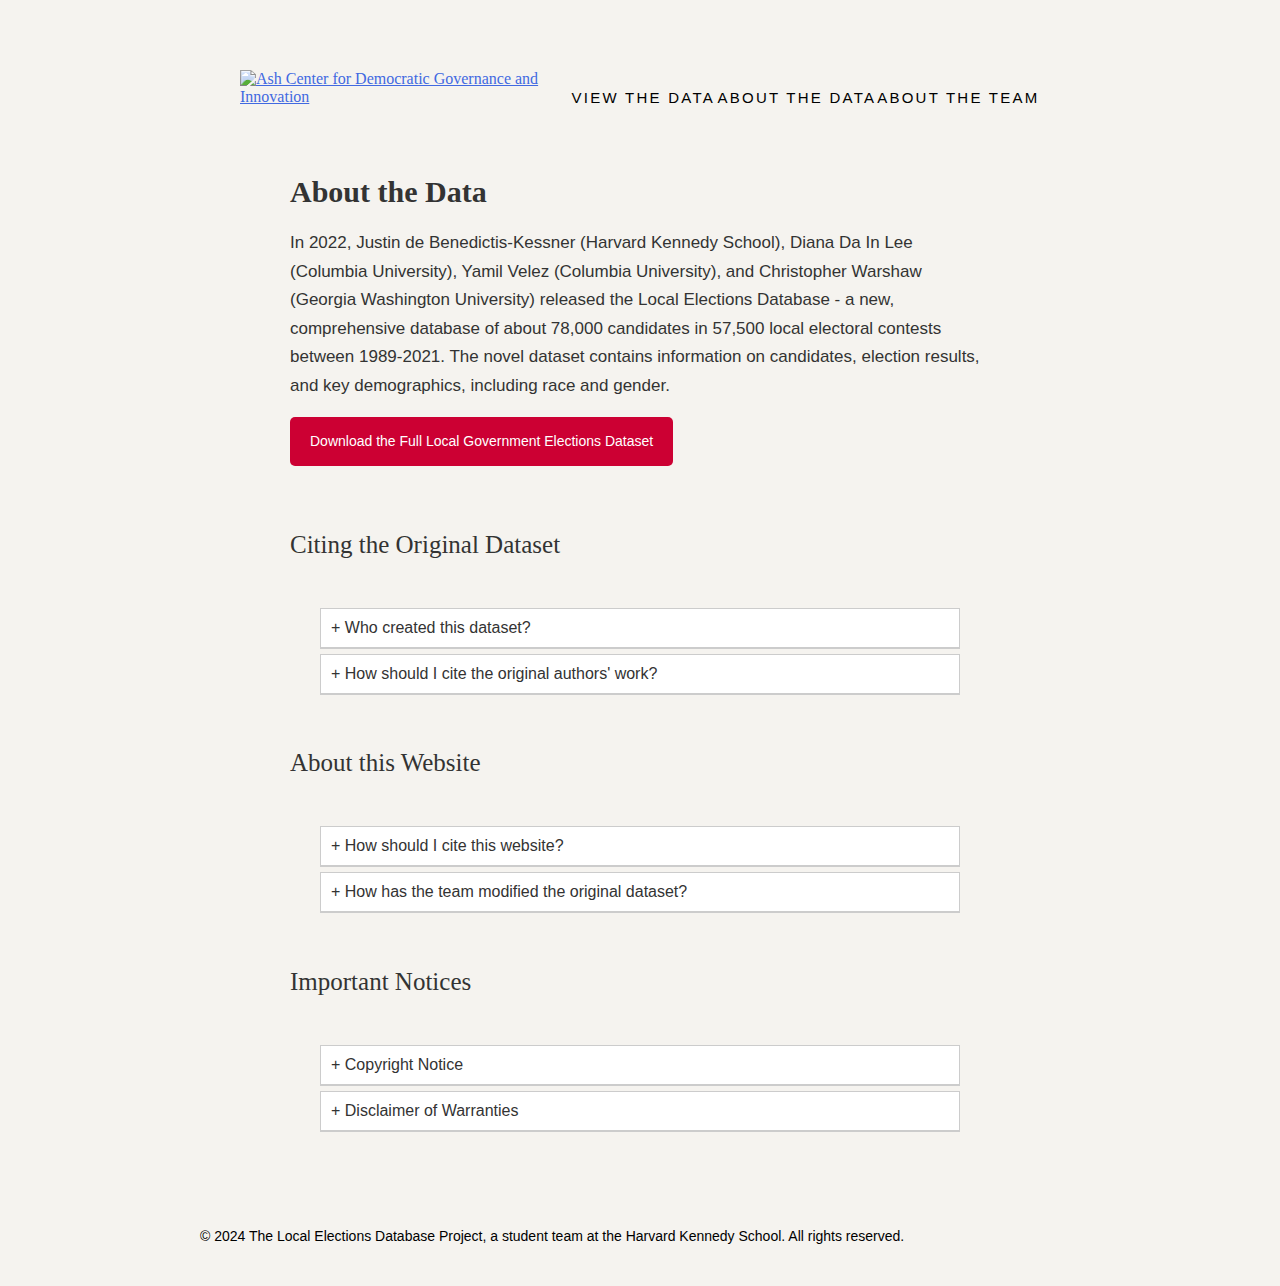
==== commit 896b4a4c: "Fixed map and navigation tools -- all links work now" ====
--- a/citation-page/index.html
+++ b/citation-page/index.html
@@ -2,7 +2,7 @@
 <html lang="en">
 <head>
     <title>The Local Elections Database Project</title>
-    <link rel="stylesheet" href="styles/style.css">
+    <link rel="stylesheet" href="../styles/style.css">
     <link rel="stylesheet" href="https://use.typekit.net/qnf2gwf.css">
     <meta name="viewport" content="width=device-width, initial-scale=1.0">
 </head>
@@ -14,16 +14,16 @@
             <img src="https://code4policy.com/2024-b1-Local-Election-Database/HKSlogo_ash_cmyk.png" alt="Ash Center for Democratic Governance and Innovation" id="logo-image">
         </a>
         <ul class="nav-ul">
-             <li class="av-li"><a class="nav-a" href="/2024-b1-Local-Election-Database/Explore-data-web-page/index.html">View the Data</a><ul class="sub-menu">
+             <li class="av-li"><a class="nav-a" href="../Explore-data-web-page/index.html">View the Data</a><ul class="sub-menu">
                             <li>
-            <a href="/2024-b1-Local-Election-Database/gender-web-page/index.html">BY GENDER - COUNTY EXEC</a>
+            <a href="../gender-web-page/index.html">BY GENDER - COUNTY EXEC</a>
         </li>
         <li>
-            <a href="/2024-b1-Local-Election-Database/gender-web-page-county-leg/index.html">BY GENDER - COUNTY LEGISLATURE</a>
+            <a href="../gender-web-page-county-leg/index.html">BY GENDER - COUNTY LEGISLATURE</a>
         </li>
                         </ul>
             <li class="av-li"><a class="nav-a" href="index.html">About the Data</a></li>
-            <li class="av-li"><a class="nav-a" href="/2024-b1-Local-Election-Database/our-team/index.html">About the Team</a></li>
+            <li class="av-li"><a class="nav-a" href="../our-team/index.html">About the Team</a></li>
 </ul>
   </nav>
 </header>
--- a/styles/style.css
+++ b/styles/style.css
@@ -0,0 +1,524 @@
+/* Set body dimensions */
+
+.container {
+  max-width: 900px; /* Adjust the max-width according to your design */
+  margin: 0 auto; /* Center the container horizontally */
+  padding: 20px 20px 20px 20px; /* Optional padding for the container */
+}
+
+/* Customizing to width and padding of the main page (non-header) content */
+.textcontainer,
+.toggle-content {
+  max-width: 700px; /* Adjust the max-width according to your design */
+  margin: 0 auto; /* Center the container horizontally */
+  padding: 0px 20px 20px 20px; /* Optional padding for the container */
+}
+
+main {
+  width: 70%; /* Set the main content width to 60% of the container */
+  margin: 0 auto; /* Center the main content horizontally */
+}
+
+body {
+  margin: 0 auto;
+  max-width: 900px;
+  align-content: center;
+  background-color: #F5F3EF;
+  padding: 20px 20px 20px 20px;
+}
+
+/* Customizing Paragraph Text */
+p {
+  font-family: "halyard-display", sans-serif;
+  font-weight: 300;
+  font-style: normal;
+  font-size: 17px; 
+  color: #333; 
+  line-height: 28.5px; 
+}
+
+b {
+  font-family: "halyard-display", sans-serif;
+  font-weight: 500;
+  font-style: normal;
+  font-size: 16px; 
+  color: #333; 
+  line-height: 1.5; 
+}
+
+i {
+  font-family: "halyard-display", sans-serif;
+  font-weight: 200;
+  font-style: italic;
+  font-size: 16px; 
+  color: #333; 
+  line-height: 1.5; 
+}
+
+em {
+  font-family: "halyard-display", sans-serif;
+  font-weight: 200;
+  font-style: italic;
+  font-size: 16px; 
+  color: #333; 
+  line-height: 1.5; 
+}
+
+ul {
+  font-family: "halyard-display", sans-serif;
+  font-weight: 300;
+  font-style: normal;
+  font-size: 17px; /* Change the font size */
+  color: #333; /* Change the text color */
+  line-height: 1.5; /* Adjust the line height */
+}
+
+ol {
+  font-family: "halyard-display", sans-serif;
+  font-weight: 300;
+  font-style: normal;
+  font-size: 17px; /* Change the font size */
+  color: #333; /* Change the text color */
+  line-height: 1.5; /* Adjust the line height */
+}
+
+a {
+  color: royalblue;
+}
+
+h1 {
+  font-family: "superior-title", serif;
+  font-weight: 700;
+  font-style: normal;
+  font-size: 30px; /* Change the font size */
+  color: #333; /* Change the text color */
+  margin-top: 0.5em; /* Adjust the space above the text */
+}
+
+h2 {
+  font-family: "superior-title", serif;
+  font-weight: 500;
+  font-style: normal;
+  font-size: 25px; /* Change the font size */
+  color: #333; /* Change the text color */
+  line-height: 1; /* Adjust the line height */
+
+}
+
+h3 {
+font-family: "halyard-display", sans-serif;
+font-weight: 200;
+font-style: normal;
+font-size: 20px; /* Change the font size */
+}
+
+h4 {font-family: "superior-title", serif;
+  font-weight: 700;
+  font-style: normal;
+  font-size: 20px; /* Change the font size */
+  color: #333; /* Change the text color */
+  line-height: 1; /* Adjust the line height */
+}
+
+h5 {
+  font-size: 20px; /* Change the font size */
+  color: #333; /* Change the text color */
+  line-height: 1; /* Adjust the line height */
+}
+
+.pronunciation {
+  font-family: "superior-title", serif;
+  font-weight: 400;
+  font-style: normal;
+  font-size: 16px; /* Change the font size */
+  color: #666666; /* Change the text color */
+  line-height: 1; /* Adjust the line height */
+}
+
+/* footer styling */
+footer {
+    background-color: #F5F3EF; /* Set your desired background color */
+    padding: 5px 10px 5px 10px;
+}
+
+.footer-style {
+  font-family: "halyard-display", sans-serif;
+  font-weight: 300;
+  font-style: normal;
+  font-size: 14px; /* Change the font size */
+  color: #000000; /* Change the text color */
+  line-height: 1.5; /* Adjust the line height */
+}
+
+/* heading styling */
+header {
+    margin: 0 auto;
+    max-width: 900px;
+    align-content: center;
+    background-color: #F5F3EF; /* Set your desired background color */
+    padding: 10px 10px 0px 10px;
+}
+
+#logo-link {
+    display: inline-block;
+}
+
+#logo-image {
+    display: flex;
+    height: 40px; /* Adjust the height of your logo as needed */
+    width: auto; /* Maintain the aspect ratio while adjusting the height */
+    padding-bottom: 30px;
+}
+
+/* styles for hover button */
+.blue-btn {
+            font-family: "halyard-display", sans-serif;
+            font-weight: 500;
+            font-style: normal;
+            font-size: 14px;
+            padding: 10px 20px;
+            text-decoration: none;
+            background-color: #CC0033;
+            color: #fff;
+            border-radius: 5px;
+            display: inline-block;
+            transition: background-color 0.3s;
+        }
+
+        .blue-btn:hover {
+            background-color: #0A0A0A;
+        }
+
+.small-btn {
+            font-family: "halyard-display", sans-serif;
+            font-weight: 500;
+            font-style: normal;
+            font-size: 12px;
+            padding: 10px 20px;
+            text-decoration: none;
+            background-color: #CC0033;
+            color: #fff;
+            border-radius: 5px;
+            display: inline-block;
+            transition: background-color 0.3s;
+        }
+
+        .small-btn:hover {
+            background-color: #0A0A0A;
+        }
+
+/* Styling for Accordion Feature */
+.accordion-container {
+  padding: 30px 30px 30px 30px;
+  background-color: #F5F3EF; /* Gray background color */
+}
+
+.accordion {
+  display: flex;
+  flex-direction: column;
+  max-width: 1000px;
+}
+
+.accordion-item {
+  border: 1px solid #ccc;
+  margin-bottom: 5px;
+}
+
+.accordion-header {
+  display: flex;
+  justify-content: space-between;
+  align-items: center;
+  padding: 10px;
+  cursor: pointer;
+  background-color: #fff; /* Header background color */
+  border-bottom: 1px solid #ccc;
+  font-family: "halyard-display", sans-serif;
+  font-weight: 300;
+  font-size: 16px; /* Change the font size */
+  color: #333; /* Change the text color */
+}
+
+.accordion-content {
+  display: none;
+  padding: 10px;
+  transition: display 0.3s ease-out;
+  font-family: "halyard-display", sans-serif;
+  font-weight: 300;
+  font-size: 16px; /* Change the font size */
+  color: #333; /* Change the text color */
+}
+
+.accordion-header.open {
+  background-color: #fff;
+  font-family: "halyard-display", sans-serif;
+  font-weight: 300;
+  font-size: 16px; /* Change the font size */
+  color: #333; /* Change the text color */
+}
+
+/* Styling for Headshot Image Feature */
+.head-img {
+  width: 200px;
+  height: 200px;
+  object-fit: cover; /* or any other value based on your design preference */
+  margin-right: 20px;
+  float: left; /* Add float: left; for the image positioning */
+}
+
+/* Container for each team member's section */
+.team-member {
+  display: flex;
+  align-items: flex-start; /* Align items at the start (top) of the flex container */
+  margin-bottom: 30px; /* Add some margin between team members */
+}
+
+/* Clear the float after each team member's section */
+.team-member::after {
+  content: "";
+  display: table;
+  clear: both;
+}
+
+/* Style for the tooltip */
+.tooltip {
+  position: absolute;
+  text-align: center;
+  padding: 6px;
+  font: 20px sans-serif;
+  background: lightsteelblue; /* Keeping the background the same */
+  border: 0px;
+  border-radius: 8px;
+  pointer-events: none;
+  opacity: 1; /* Fully opaque */
+}
+
+/*Simple Menu*/
+
+/* NAVIGATION */
+
+nav {
+  display: flex;
+  background-color:#F5F3EF;
+  border: #F5F3EF;
+  justify-content: space-between; /* Aligns items to the start and end of the flex container */
+  align-items: center; /* Vertically centers items in the flex container */
+  padding: 20px 20px 20px 20px; /* Add padding for spacing */
+}
+
+#logo-link {
+  margin-right: auto; /* Push the logo to the left by setting margin-right to auto */
+}
+.nav-ul { 
+  margin: 10px auto 0;  /* Adjust the top margin to reduce space */
+  padding: 0; 
+  list-style: none; 
+  display: flex; /* Change to flex to create a horizontal layout */
+  justify-content: flex-end; /* Center the items horizontally */
+}
+
+.nav-li { 
+  font-family: "halyard-display", sans-serif;
+  font-weight: 200;
+  font-style: normal;
+  font-size: 15px; /* Change the font size */
+  position: relative; 
+  padding: 15px 20px;
+  margin-right: 20px;
+}
+
+.nav-a {
+  color: black;
+  text-transform: uppercase;
+  text-decoration: none;
+  letter-spacing: 0.15em;
+  font-family: "halyard-display", sans-serif;
+  font-weight: 200;
+  font-style: normal;
+  font-size: 15px; /* Change the font size */
+  position: relative;
+  margin-right: 20px;
+}
+
+.nav-a:after {    
+  background: #fff repeat scroll 0 0 transparent;
+  bottom: 0;
+  content: "";
+  display: block;
+  height: 2px;
+  left: 50%;
+  position: absolute;
+  background: black;
+  transition: width 0.3s ease 0s, left 0.3s ease 0s;
+  width: 0;
+}
+
+.nav-a:hover:after { 
+  width: 100%; 
+  left: 0; 
+}
+
+.content-wrapper {
+    display: flex;
+    max-width: 700px; /* Adjust the max-width according to your design */
+    margin: 0 auto; /* Center the container horizontally */
+    padding: 0px 20px 20px 20px; /* Optional padding for the container */
+    flex-direction: column;
+    align-items: center;
+    justify-content: center;
+    text-align: left; /* For centering any text content */
+    margin: 0 auto;
+}
+
+/* Styling for the sub-menu */
+.nav-ul li {
+  position: relative;
+}
+
+.sub-menu {
+  display: none;
+  position: absolute;
+  top: 100%;
+  left: 0;
+  background-color: #F5F3EF;
+  box-shadow: 0 2px 4px rgba(0, 0, 0, 0.1);
+  list-style: none; /* Remove default list styling */
+  padding: 0;
+  margin: 0;
+  width: 100%; /* Set the width to match the menu item */
+}
+
+.nav-ul li:hover .sub-menu {
+  display: block;
+}
+
+.sub-menu li {
+  padding: 10px;
+}
+
+.sub-menu li a {
+  color: black; /* Match the main menu text color */
+  text-decoration: none;
+  font-size: 15px; /* Match the main menu font size */
+  font-family: "halyard-display", sans-serif; /* Match the main menu font family */
+  font-weight: 200; /* Match the main menu font weight */
+  font-style: normal; /* Match the main menu font style */
+  display: block; /* Ensure sub-menu items are displayed as blocks */
+  text-align: center; /* Center the text */
+}
+
+.sub-menu li a:hover {
+  color: #CC0033;
+}
+
+
+#map_chi, #map_score, #map_chi_legislature, #map_score_legislature {
+    position: relative; /* This makes it a reference for absolute children positioning */
+}
+
+
+/* Style for the tooltip */
+.tooltip_score, .tooltip_chi, .tooltip_score_legislature, .tooltip_chi_legislature {
+    position: absolute;
+    text-align: center;
+    padding: 6px;
+    font: 20px normal;
+    background: lightsteelblue; 
+    border: 0px;
+    border-radius: 3px;
+    pointer-events: none;
+    opacity: 1; 
+}
+
+#map-legend_score, #map-legend_chi, #map-legend_score_legislature, #map-legend_chi_legislature {
+    position: absolute;
+    top: 15px;  /* Adjust as needed */
+    right: 15px; /* Adjust as needed, or change to left if you prefer */
+    z-index: 10; /* Higher than the map's z-index */
+    pointer-events: none; /* Makes it non-interactive so map can be interacted with */
+}
+
+/* Ensure the text and rects inside the legend are interactive for mouse events */
+#map-legend_score text,
+#map-legend_score rect {
+    pointer-events: all;
+}
+
+/* Ensure the text and rects inside the legend are interactive for mouse events */
+#map-legend_chi text,
+#map-legend_chi rect {
+    pointer-events: all;
+}
+
+/* Ensure the text and rects inside the legend are interactive for mouse events */
+#map-legend_score_legislature text,
+#map-legend_score_legislature rect {
+    pointer-events: all;
+}
+
+/* Ensure the text and rects inside the legend are interactive for mouse events */
+#map-legend_chi_legislature text,
+#map-legend_chi_legislature rect {
+    pointer-events: all;
+}
+
+/* Ensure the text and rects inside the legend are interactive for mouse events */
+#map-legend_chi text,
+#map-legend_chi rect {
+    pointer-events: all;
+}
+
+/* Creating an option for a thin border feature box*/
+.thin-box {
+  --border-color: #CC0033; 
+  border: 1px solid var(--border-color);
+  padding: 40px;
+  display: inline-block;
+}
+
+/* Style for the dropdown */
+.content-wrapper select {
+    padding: 10px;
+    font-size: 16px;
+}
+
+/* Style for the copy button */
+.content-wrapper button {
+    margin-top: 10px; /* Adjust as needed for spacing */
+    padding: 10px;
+    font-size: 16px;
+    cursor: pointer;
+}
+
+/* Style for the stat feature */
+    .stat-container {
+      display: flex;
+      justify-content: space-between;
+      text-align: center;
+    }
+
+    .stat {
+      width: 30%; /* Adjust the width as needed */
+      border: 1px solid #ccc;
+      padding: 10px;
+      margin: 5px;
+      box-sizing: border-box;
+    }
+
+    .big-first-word {
+      font-size: 1.5em; /* Adjust the font size as needed */
+      line-height: 1.2; /* Adjust the line height as needed */
+    }
+
+/* Style for the table feature */
+table {
+    width: 100%;
+    border-collapse: collapse;
+}
+th, td {
+    border: 1px solid black;
+    padding: 8px;
+    text-align: left;
+}
+th {
+    background-color: #f2f2f2;
+}
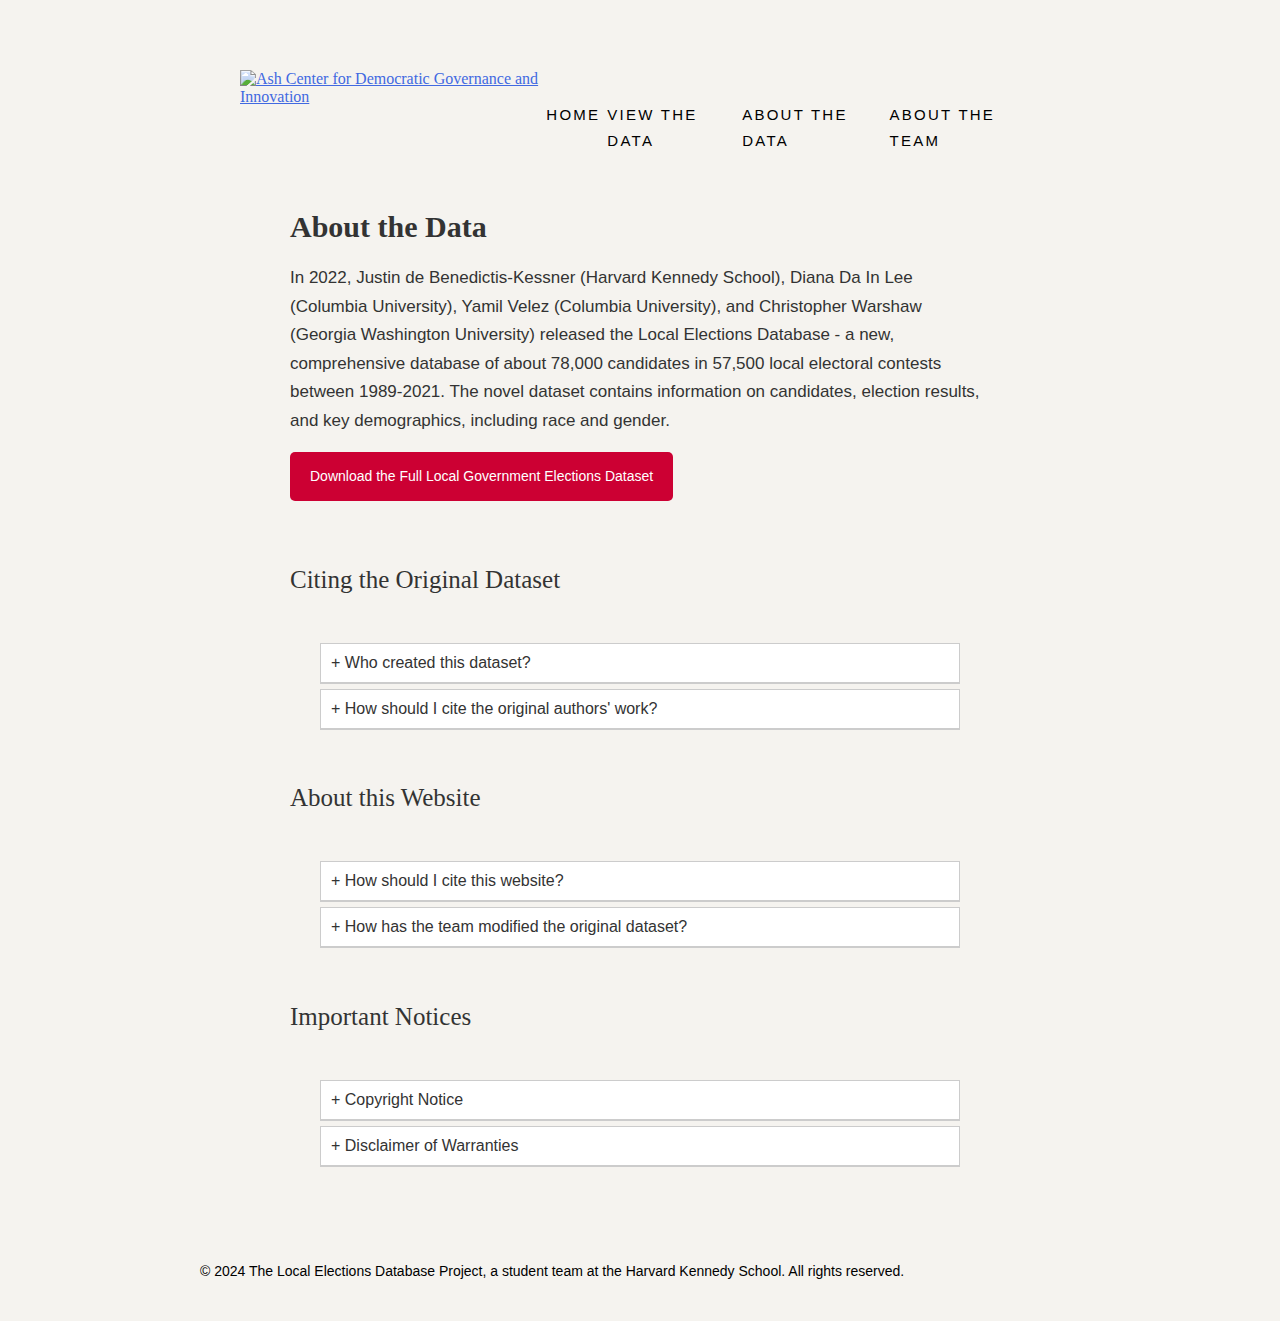
==== commit d004e4fe: "Merge pull request #99 from code4policy/kazi_last_edits" ====
--- a/citation-page/index.html
+++ b/citation-page/index.html
@@ -14,14 +14,14 @@
             <img src="https://code4policy.com/2024-b1-Local-Election-Database/HKSlogo_ash_cmyk.png" alt="Ash Center for Democratic Governance and Innovation" id="logo-image">
         </a>
         <ul class="nav-ul">
+             <li class="av-li"><a class="nav-a" href="../index.html">Home</a></li>
              <li class="av-li"><a class="nav-a" href="../Explore-data-web-page/index.html">View the Data</a><ul class="sub-menu">
                             <li>
-            <a href="../gender-web-page/index.html">BY GENDER - COUNTY EXEC</a>
-        </li>
-        <li>
-            <a href="../gender-web-page-county-leg/index.html">BY GENDER - COUNTY LEGISLATURE</a>
-        </li>
-                        </ul>
+                              <a href="../gender-web-page/index.html">BY GENDER - COUNTY EXEC</a>
+                            </li>
+                            <li>
+                             <a href="../gender-web-page-county-leg/index.html">BY GENDER - COUNTY LEGISLATURE</a>
+                             </li></ul>
             <li class="av-li"><a class="nav-a" href="index.html">About the Data</a></li>
             <li class="av-li"><a class="nav-a" href="../our-team/index.html">About the Team</a></li>
 </ul>
--- a/styles/style.css
+++ b/styles/style.css
@@ -165,7 +165,7 @@
 
 #logo-image {
     display: flex;
-    height: 40px; /* Adjust the height of your logo as needed */
+    height: 75px; /* Adjust the height of your logo as needed */
     width: auto; /* Maintain the aspect ratio while adjusting the height */
     padding-bottom: 30px;
 }
